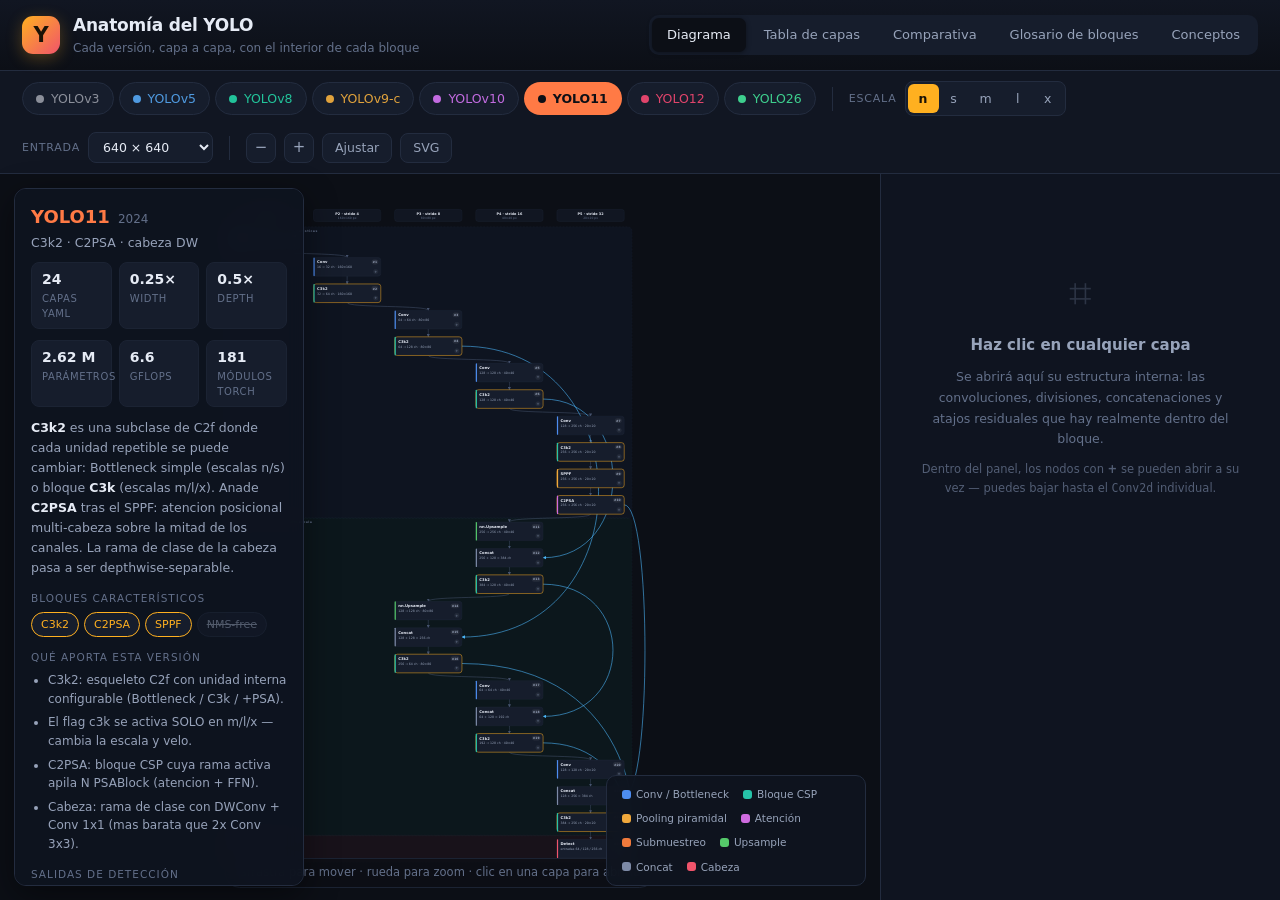
==== index.html @ b27d52b5 "Add glosario.js, parser.js, and servidor.py for YOLO model documentation and server setup - Implemen" ====
<!DOCTYPE html>
<html lang="es">
<head>
<meta charset="utf-8">
<meta name="viewport" content="width=device-width, initial-scale=1">
<title>Anatomía del YOLO · diagramas capa a capa</title>
<link rel="stylesheet" href="css/estilo.css">
</head>
<body>

<header class="cabecera">
  <div class="marca">
    <div class="logo">Y</div>
    <div>
      <h1>Anatomía del YOLO</h1>
      <p>Cada versión, capa a capa, con el interior de cada bloque</p>
    </div>
  </div>

  <nav class="pestanas" id="pestanas">
    <button class="pes activa" data-vista="diagrama">Diagrama</button>
    <button class="pes" data-vista="tabla">Tabla de capas</button>
    <button class="pes" data-vista="comparativa">Comparativa</button>
    <button class="pes" data-vista="glosario">Glosario de bloques</button>
    <button class="pes" data-vista="conceptos">Conceptos</button>
  </nav>
</header>

<!-- ─────────────────────────── barra de control ─────────────────────────── -->
<div class="controles" id="controles">
  <div class="grupo versiones" id="selectorVersiones"></div>

  <div class="separador"></div>

  <div class="grupo">
    <label>Escala</label>
    <div class="segmentado" id="selectorEscala"></div>
  </div>

  <div class="grupo">
    <label>Entrada</label>
    <select id="selectorEntrada">
      <option value="640" selected>640 × 640</option>
      <option value="320">320 × 320</option>
      <option value="960">960 × 960</option>
      <option value="1280">1280 × 1280</option>
    </select>
  </div>

  <div class="separador"></div>

  <div class="grupo herramientas">
    <button class="btn-icono" id="btnZoomOut" title="Alejar">−</button>
    <button class="btn-icono" id="btnZoomIn" title="Acercar">+</button>
    <button class="btn-icono ancho" id="btnEncuadrar" title="Encuadrar">Ajustar</button>
    <button class="btn-icono ancho" id="btnSVG" title="Descargar el diagrama en SVG">SVG</button>
  </div>
</div>

<!-- ────────────────────────────── contenido ─────────────────────────────── -->
<main id="principal">

  <!-- VISTA: DIAGRAMA -->
  <section class="vista activa" data-vista="diagrama">
    <div class="lienzo-envoltorio">
      <div class="ficha-modelo" id="fichaModelo"></div>
      <svg class="lienzo" id="lienzo"></svg>
      <div class="leyenda" id="leyenda"></div>
      <div class="pista">arrastra para mover · rueda para zoom · clic en una capa para abrirla</div>
    </div>

    <aside class="panel" id="panel">
      <div class="panel-vacio" id="panelVacio">
        <div class="panel-vacio-icono">⌗</div>
        <h3>Haz clic en cualquier capa</h3>
        <p>Se abrirá aquí su estructura interna: las convoluciones, divisiones,
           concatenaciones y atajos residuales que hay realmente dentro del bloque.</p>
        <p class="tenue">Dentro del panel, los nodos con <b>+</b> se pueden abrir a su vez —
           puedes bajar hasta el <code>Conv2d</code> individual.</p>
      </div>
      <div class="panel-cuerpo oculto" id="panelCuerpo">
        <div class="miga" id="miga"></div>
        <h2 id="panelTitulo"></h2>
        <code class="firma" id="panelFirma"></code>
        <div class="panel-meta" id="panelMeta"></div>
        <p class="panel-desc" id="panelDesc"></p>
        <div class="sub-lienzo-envoltorio">
          <svg class="sub-lienzo" id="subLienzo"></svg>
          <div class="sub-herramientas">
            <button class="btn-icono" data-sub="out">−</button>
            <button class="btn-icono" data-sub="in">+</button>
            <button class="btn-icono ancho" data-sub="fit">Ajustar</button>
          </div>
        </div>
        <div class="formula" id="panelFormula"></div>
        <ul class="notas" id="panelNotas"></ul>
      </div>
    </aside>
  </section>

  <!-- VISTA: TABLA -->
  <section class="vista" data-vista="tabla">
    <div class="contenedor-ancho">
      <div class="aviso-tabla" id="avisoTabla"></div>
      <table class="tabla-capas" id="tablaCapas"></table>
    </div>
  </section>

  <!-- VISTA: COMPARATIVA -->
  <section class="vista" data-vista="comparativa">
    <div class="contenedor-ancho" id="contenedorComparativa"></div>
  </section>

  <!-- VISTA: GLOSARIO -->
  <section class="vista" data-vista="glosario">
    <div class="contenedor-ancho">
      <div class="rejilla-glosario" id="rejillaGlosario"></div>
    </div>
  </section>

  <!-- VISTA: CONCEPTOS -->
  <section class="vista" data-vista="conceptos">
    <div class="contenedor-ancho" id="contenedorConceptos"></div>
  </section>

</main>

<!-- modal para el glosario -->
<div class="modal oculto" id="modal">
  <div class="modal-caja">
    <button class="modal-cerrar" id="modalCerrar">×</button>
    <div class="miga" id="modalMiga"></div>
    <h2 id="modalTitulo"></h2>
    <code class="firma" id="modalFirma"></code>
    <p class="panel-desc" id="modalDesc"></p>
    <svg class="sub-lienzo grande" id="modalLienzo"></svg>
    <div class="formula" id="modalFormula"></div>
    <ul class="notas" id="modalNotas"></ul>
  </div>
</div>

<script src="js/datos-modelos.js"></script>
<script src="js/parser.js"></script>
<script src="js/bloques.js"></script>
<script src="js/glosario.js"></script>
<script src="js/diagrama.js"></script>
<script src="js/app.js"></script>
</body>
</html>
---- css/estilo.css ----
/* ============================================================================
 * estilo.css — Anatomia del YOLO
 * ========================================================================== */

:root {
  --fondo:        #0c0f16;
  --fondo-2:      #111622;
  --fondo-3:      #161d2c;
  --panel:        #0f1420;
  --borde:        #232c3f;
  --borde-suave:  #1b2333;
  --texto:        #e6ebf5;
  --texto-2:      #97a3ba;
  --texto-3:      #63708a;
  --acento:       #ffb020;

  --linea:        #46536e;
  --linea-res:    #f0a03c;
  --linea-cat:    #4bb3f5;
  --linea-split:  #7d8aa6;

  /* familias de bloque */
  --c-conv:   #4d8df0;
  --c-csp:    #26c2a8;
  --c-pool:   #f0a83c;
  --c-attn:   #cf6be0;
  --c-down:   #f07a3c;
  --c-up:     #55c96a;
  --c-concat: #7d8aa6;
  --c-head:   #f0546b;
  --c-io:     #6b7a95;
  --c-op:     #8390a8;
  --c-norm:   #9a7ef0;
  --c-act:    #3ec9b0;
  --c-tensor: #5d6b85;
  --c-salida: #f0546b;
  --c-gap:    #4a5568;
  --c-otro:   #6b7a95;

  --radio: 12px;
  --sombra: 0 10px 34px rgba(0,0,0,.45);
}

* { box-sizing: border-box; }

html, body {
  margin: 0; height: 100%;
  background: var(--fondo);
  color: var(--texto);
  font: 14px/1.55 "Segoe UI", system-ui, -apple-system, sans-serif;
  overflow: hidden;
}

code, .mono { font-family: "Cascadia Code", "JetBrains Mono", Consolas, monospace; }

/* ─────────────────────────────── cabecera ─────────────────────────────── */

.cabecera {
  display: flex; align-items: center; justify-content: space-between;
  gap: 24px; padding: 12px 22px;
  background: linear-gradient(180deg, var(--fondo-2), var(--fondo));
  border-bottom: 1px solid var(--borde);
}
.marca { display: flex; align-items: center; gap: 13px; }
.logo {
  width: 38px; height: 38px; border-radius: 11px;
  background: linear-gradient(135deg, var(--acento), #f0546b);
  color: #1a1206; font-weight: 800; font-size: 21px;
  display: grid; place-items: center;
  box-shadow: 0 4px 16px rgba(255,176,32,.28);
}
.cabecera h1 { margin: 0; font-size: 17px; font-weight: 650; letter-spacing: -.2px; }
.cabecera p  { margin: 1px 0 0; font-size: 12px; color: var(--texto-3); }

.pestanas { display: flex; gap: 3px; background: var(--fondo-3); padding: 3px; border-radius: 10px; }
.pes {
  background: none; border: 0; color: var(--texto-2);
  padding: 7px 15px; border-radius: 7px; cursor: pointer;
  font: inherit; font-size: 13px; transition: .14s;
}
.pes:hover { color: var(--texto); background: rgba(255,255,255,.05); }
.pes.activa { background: var(--fondo); color: var(--texto); box-shadow: 0 1px 5px rgba(0,0,0,.4); }

/* ─────────────────────────────── controles ─────────────────────────────── */

.controles {
  display: flex; align-items: center; gap: 16px; flex-wrap: wrap;
  padding: 10px 22px;
  background: var(--fondo-2);
  border-bottom: 1px solid var(--borde);
}
.grupo { display: flex; align-items: center; gap: 8px; }
.grupo > label { font-size: 11px; text-transform: uppercase; letter-spacing: .8px; color: var(--texto-3); }
.separador { width: 1px; height: 24px; background: var(--borde); }

.versiones { gap: 5px; flex-wrap: wrap; }
.chip-version {
  border: 1px solid var(--borde); background: var(--fondo-3);
  color: var(--texto-2); padding: 6px 13px; border-radius: 999px;
  cursor: pointer; font: inherit; font-size: 12.5px; transition: .14s;
  display: flex; align-items: center; gap: 7px;
}
.chip-version:hover { border-color: var(--texto-3); color: var(--texto); }
.chip-version .punto { width: 8px; height: 8px; border-radius: 50%; background: currentColor; }
.chip-version.activa {
  color: #0c0f16; font-weight: 650;
  border-color: transparent;
}

.segmentado { display: flex; background: var(--fondo-3); border-radius: 8px; padding: 2px; border: 1px solid var(--borde); }
.segmentado button {
  background: none; border: 0; color: var(--texto-2); cursor: pointer;
  padding: 5px 11px; border-radius: 6px; font: inherit; font-size: 12.5px;
  min-width: 30px; transition: .12s;
}
.segmentado button:hover:not(.activa) { color: var(--texto); }
.segmentado button.activa { background: var(--acento); color: #1a1206; font-weight: 650; }
.segmentado.deshabilitado { opacity: .35; pointer-events: none; }

select {
  background: var(--fondo-3); color: var(--texto);
  border: 1px solid var(--borde); border-radius: 8px;
  padding: 6px 10px; font: inherit; font-size: 12.5px; cursor: pointer;
}

.btn-icono {
  width: 30px; height: 30px; border-radius: 8px;
  background: var(--fondo-3); border: 1px solid var(--borde);
  color: var(--texto-2); cursor: pointer; font: inherit; font-size: 15px;
  display: grid; place-items: center; transition: .12s;
}
.btn-icono.ancho { width: auto; padding: 0 12px; font-size: 12.5px; }
.btn-icono:hover { background: var(--borde); color: var(--texto); }

/* ─────────────────────────────── layout ────────────────────────────────── */

#principal { position: absolute; inset: 0; top: 118px; }
.vista { display: none; position: absolute; inset: 0; }
.vista.activa { display: flex; }

.lienzo-envoltorio { position: relative; flex: 1; min-width: 0; }
.lienzo { width: 100%; height: 100%; display: block; cursor: grab; touch-action: none; }
.lienzo.arrastrando { cursor: grabbing; }

.pista {
  position: absolute; bottom: 12px; left: 50%; transform: translateX(-50%);
  font-size: 11.5px; color: var(--texto-3);
  background: rgba(12,15,22,.85); padding: 5px 14px; border-radius: 999px;
  border: 1px solid var(--borde-suave); pointer-events: none;
}

/* ficha del modelo (arriba a la izquierda del lienzo) */
.ficha-modelo {
  position: absolute; top: 14px; left: 14px; z-index: 5;
  width: 330px; max-height: calc(100% - 28px); overflow-y: auto;
  background: rgba(15,20,32,.93); backdrop-filter: blur(9px);
  border: 1px solid var(--borde); border-radius: var(--radio);
  padding: 14px 16px; box-shadow: var(--sombra);
}
.ficha-modelo h2 { margin: 0; font-size: 18px; display: flex; align-items: baseline; gap: 8px; }
.ficha-modelo h2 .anio { font-size: 12px; color: var(--texto-3); font-weight: 400; }
.ficha-modelo .sub { color: var(--texto-2); font-size: 12.5px; margin: 2px 0 10px; }
.ficha-modelo .resumen { font-size: 12.5px; color: var(--texto-2); margin: 0 0 11px; line-height: 1.6; }
.ficha-modelo b { color: var(--texto); font-weight: 600; }
.ficha-modelo .yaml {
  font-size: 11px; color: var(--texto-3); word-break: break-all;
  border-top: 1px solid var(--borde-suave); padding-top: 9px; margin-top: 10px;
}
.estadisticas { display: flex; gap: 7px; margin: 0 0 11px; flex-wrap: wrap; }
.estadistica {
  background: var(--fondo-3); border: 1px solid var(--borde-suave);
  border-radius: 8px; padding: 6px 10px; flex: 1; min-width: 76px;
}
.estadistica .v { font-size: 14px; font-weight: 650; }
.estadistica .e { font-size: 10px; color: var(--texto-3); text-transform: uppercase; letter-spacing: .6px; }
.aviso {
  background: rgba(255,176,32,.09); border: 1px solid rgba(255,176,32,.28);
  border-radius: 9px; padding: 9px 11px; font-size: 11.5px; color: #e8c98a;
  margin: 0 0 11px; line-height: 1.55;
}
.aviso b { color: #ffd88a; }
.lista-novedades { margin: 0; padding-left: 17px; font-size: 12px; color: var(--texto-2); }
.lista-novedades li { margin-bottom: 5px; }
.titulillo {
  font-size: 10.5px; text-transform: uppercase; letter-spacing: 1px;
  color: var(--texto-3); margin: 12px 0 6px;
}
.etiquetas { display: flex; gap: 5px; flex-wrap: wrap; }
.etiqueta-bloque {
  font-size: 11px; padding: 3px 9px; border-radius: 999px;
  background: var(--fondo-3); border: 1px solid var(--borde); color: var(--texto-2);
}
.etiqueta-bloque.destacada { border-color: var(--acento); color: var(--acento); }
.etiqueta-bloque.ausente { text-decoration: line-through; opacity: .5; }

/* leyenda */
.leyenda {
  position: absolute; bottom: 14px; right: 14px; z-index: 5;
  display: flex; gap: 4px; flex-wrap: wrap; max-width: 260px;
  background: rgba(15,20,32,.9); backdrop-filter: blur(9px);
  border: 1px solid var(--borde); border-radius: 10px; padding: 8px 10px;
}
.leyenda .it { display: flex; align-items: center; gap: 5px; font-size: 10.5px; color: var(--texto-2); padding: 2px 5px; }
.leyenda .sw { width: 9px; height: 9px; border-radius: 3px; }

/* ─────────────────────────────── panel lateral ─────────────────────────── */

.panel {
  width: 480px; flex-shrink: 0; background: var(--panel);
  border-left: 1px solid var(--borde); overflow-y: auto; padding: 18px 20px 40px;
}
.panel-vacio { text-align: center; padding: 70px 20px; color: var(--texto-3); }
.panel-vacio-icono { font-size: 40px; opacity: .35; margin-bottom: 10px; }
.panel-vacio h3 { color: var(--texto-2); font-size: 15px; margin: 0 0 10px; font-weight: 550; }
.panel-vacio p { font-size: 12.5px; line-height: 1.65; margin: 0 0 10px; }
.panel-vacio .tenue { font-size: 11.5px; opacity: .8; }
.oculto { display: none !important; }

.miga { display: flex; align-items: center; gap: 6px; flex-wrap: wrap; margin-bottom: 10px; font-size: 12px; }
.miga button {
  background: var(--fondo-3); border: 1px solid var(--borde); color: var(--texto-2);
  border-radius: 7px; padding: 3px 9px; cursor: pointer; font: inherit; font-size: 11.5px;
}
.miga button:hover { color: var(--texto); border-color: var(--texto-3); }
.miga .sep { color: var(--texto-3); }
.miga .actual { color: var(--acento); font-weight: 600; }

.panel h2 { margin: 0 0 8px; font-size: 17px; line-height: 1.35; }
.firma {
  display: block; background: var(--fondo); border: 1px solid var(--borde-suave);
  border-radius: 8px; padding: 8px 11px; font-size: 11.5px; color: #8fd0ff;
  overflow-x: auto; white-space: pre; margin-bottom: 12px;
}
.panel-meta { display: flex; gap: 6px; flex-wrap: wrap; margin-bottom: 12px; }
.panel-meta .m {
  font-size: 11px; background: var(--fondo-3); border: 1px solid var(--borde-suave);
  border-radius: 7px; padding: 4px 9px; color: var(--texto-2);
}
.panel-meta .m b { color: var(--texto); }
.panel-desc { font-size: 13px; line-height: 1.68; color: var(--texto-2); margin: 0 0 14px; }
.panel-desc b { color: var(--texto); font-weight: 600; }
.panel-desc code, .notas code, .formula code { background: var(--fondo-3); padding: 1px 5px; border-radius: 4px; font-size: .92em; }

.sub-lienzo-envoltorio {
  position: relative; background: var(--fondo); border: 1px solid var(--borde);
  border-radius: var(--radio); height: 330px; margin-bottom: 14px; overflow: hidden;
}
.sub-lienzo { width: 100%; height: 100%; display: block; cursor: grab; touch-action: none; }
.sub-lienzo.arrastrando { cursor: grabbing; }
.sub-herramientas { position: absolute; top: 8px; right: 8px; display: flex; gap: 4px; }

.formula {
  background: rgba(77,141,240,.07); border-left: 3px solid var(--c-conv);
  border-radius: 0 8px 8px 0; padding: 9px 12px; margin-bottom: 14px;
  font-family: "Cascadia Code", Consolas, monospace; font-size: 11.5px;
  color: #a9c7f5; overflow-x: auto;
}
.notas { margin: 0; padding-left: 18px; }
.notas li { font-size: 12.5px; line-height: 1.65; color: var(--texto-2); margin-bottom: 8px; }
.notas b { color: var(--texto); }

/* ─────────────────────────────── SVG: nodos ────────────────────────────── */

.nodo { cursor: pointer; }
.nodo .caja {
  fill: var(--fondo-3); stroke: var(--borde); stroke-width: 1;
  transition: fill .12s, stroke .12s;
}
.nodo:hover .caja { fill: #1d2739; stroke: var(--texto-3); }
.nodo .acento { fill: var(--c-otro); }
.nodo .etiqueta { fill: var(--texto); font-size: 12.5px; font-weight: 600; }
.nodo .detalle  { fill: var(--texto-2); font-size: 10.5px; }
.nodo .insignia-bg { fill: rgba(255,255,255,.07); }
.nodo .insignia { fill: var(--texto-2); font-size: 10px; font-weight: 600; }
.nodo .lupa circle { fill: rgba(255,255,255,.06); stroke: var(--borde); }
.nodo .lupa-txt { fill: var(--texto-3); font-size: 12px; font-weight: 700; }
.nodo:hover .lupa circle { fill: var(--acento); stroke: var(--acento); }
.nodo:hover .lupa-txt { fill: #1a1206; }
.nodo.destacado .caja { stroke: var(--acento); stroke-width: 1.6; }

.n-conv   .acento { fill: var(--c-conv); }
.n-csp    .acento { fill: var(--c-csp); }
.n-pool   .acento { fill: var(--c-pool); }
.n-attn   .acento { fill: var(--c-attn); }
.n-down   .acento { fill: var(--c-down); }
.n-up     .acento { fill: var(--c-up); }
.n-concat .acento { fill: var(--c-concat); }
.n-head   .acento { fill: var(--c-head); }
.n-io     .acento { fill: var(--c-io); }
.n-op     .acento { fill: var(--c-op); }
.n-norm   .acento { fill: var(--c-norm); }
.n-act    .acento { fill: var(--c-act); }
.n-tensor .acento { fill: var(--c-tensor); }
.n-salida .acento { fill: var(--c-salida); }
.n-gap    .acento { fill: var(--c-gap); }
.n-otro   .acento { fill: var(--c-otro); }

.n-io .caja, .n-tensor .caja { fill: #131926; stroke-dasharray: 4 3; }
.n-gap .caja { fill: none; stroke-dasharray: 3 4; }
.n-gap .etiqueta { fill: var(--texto-3); }
.n-io, .n-tensor, .n-gap { cursor: default; }

/* ─────────────────────────────── SVG: aristas ──────────────────────────── */

.arista { fill: none; stroke: var(--linea); stroke-width: 1.7; transition: stroke .12s, stroke-width .12s, opacity .12s; }
.a-residual { stroke: var(--linea-res); stroke-dasharray: 5 4; }
.a-concat, .a-salto { stroke: var(--linea-cat); }
.a-salto { stroke-width: 2; }
.a-split { stroke: var(--linea-split); stroke-dasharray: 3 3; }
.arista-txt { fill: var(--texto-3); font-size: 9.5px; }

.con-foco .arista { opacity: .16; }
.con-foco .arista.viva { opacity: 1; stroke-width: 2.8; stroke: var(--acento); }
.con-foco .arista.viva { marker-end: url(#flecha-act); }
.con-foco .nodo { opacity: .3; }
.con-foco .nodo.vivo { opacity: 1; }

/* bandas de zona */
.banda { fill: rgba(255,255,255,.018); stroke: var(--borde-suave); stroke-dasharray: 6 5; }
.banda-backbone { fill: rgba(77,141,240,.045); }
.banda-cuello   { fill: rgba(38,194,168,.045); }
.banda-cabeza   { fill: rgba(240,84,107,.05); }
.banda-txt { fill: var(--texto-3); font-size: 10.5px; font-weight: 600; letter-spacing: 1.4px; }

.cab-caja { fill: var(--fondo-2); stroke: var(--borde); }
.cab-t1 { fill: var(--texto); font-size: 11.5px; font-weight: 650; }
.cab-t2 { fill: var(--texto-3); font-size: 10px; }

/* ─────────────────────────────── vistas de texto ───────────────────────── */

.contenedor-ancho { flex: 1; overflow-y: auto; padding: 26px 32px 60px; }

.tabla-capas { width: 100%; border-collapse: collapse; font-size: 12.5px; }
.tabla-capas th {
  text-align: left; padding: 9px 11px; color: var(--texto-3);
  font-size: 10.5px; text-transform: uppercase; letter-spacing: .8px;
  border-bottom: 1px solid var(--borde); position: sticky; top: 0; background: var(--fondo);
}
.tabla-capas td { padding: 8px 11px; border-bottom: 1px solid var(--borde-suave); }
.tabla-capas tr.fila-capa { cursor: pointer; }
.tabla-capas tr.fila-capa:hover td { background: var(--fondo-3); }
.tabla-capas .idx { color: var(--texto-3); font-family: Consolas, monospace; }
.tabla-capas .mod { font-weight: 620; }
.tabla-capas .args { font-family: Consolas, monospace; font-size: 11.5px; color: #8fd0ff; }
.tabla-capas .num { font-family: Consolas, monospace; text-align: right; }
.tabla-capas .zona-backbone td:first-child { box-shadow: inset 3px 0 0 var(--c-conv); }
.tabla-capas .zona-cuello   td:first-child { box-shadow: inset 3px 0 0 var(--c-csp); }
.tabla-capas .zona-cabeza   td:first-child { box-shadow: inset 3px 0 0 var(--c-head); }
.aviso-tabla { margin-bottom: 16px; font-size: 12.5px; color: var(--texto-2); }

.tabla-comparativa { width: 100%; border-collapse: collapse; font-size: 12.5px; margin-bottom: 30px; }
.tabla-comparativa th {
  text-align: left; padding: 10px 12px; background: var(--fondo-3);
  font-size: 10.5px; text-transform: uppercase; letter-spacing: .7px; color: var(--texto-2);
  border-bottom: 1px solid var(--borde);
}
.tabla-comparativa td { padding: 9px 12px; border-bottom: 1px solid var(--borde-suave); color: var(--texto-2); }
.tabla-comparativa td:first-child { font-weight: 650; color: var(--texto); }
.tabla-comparativa tr:hover td { background: rgba(255,255,255,.022); }
.tabla-comparativa td.enfasis { color: var(--acento); font-weight: 650; }

h2.seccion { font-size: 20px; margin: 0 0 6px; }
p.seccion-sub { color: var(--texto-2); font-size: 13px; margin: 0 0 22px; max-width: 760px; line-height: 1.65; }

.rejilla-glosario { display: grid; grid-template-columns: repeat(auto-fill, minmax(320px, 1fr)); gap: 14px; }
.tarjeta-bloque {
  background: var(--fondo-2); border: 1px solid var(--borde); border-radius: var(--radio);
  padding: 15px 17px; cursor: pointer; transition: .15s; position: relative; overflow: hidden;
}
.tarjeta-bloque::before {
  content: ""; position: absolute; left: 0; top: 0; bottom: 0; width: 3px; background: var(--c-otro);
}
.tarjeta-bloque.f-conv::before { background: var(--c-conv); }
.tarjeta-bloque.f-csp::before  { background: var(--c-csp); }
.tarjeta-bloque.f-pool::before { background: var(--c-pool); }
.tarjeta-bloque.f-attn::before { background: var(--c-attn); }
.tarjeta-bloque.f-down::before { background: var(--c-down); }
.tarjeta-bloque.f-head::before { background: var(--c-head); }
.tarjeta-bloque:hover { border-color: var(--texto-3); transform: translateY(-2px); box-shadow: var(--sombra); }
.tarjeta-bloque h3 { margin: 0 0 3px; font-size: 15.5px; }
.tarjeta-bloque .lema { font-size: 11.5px; color: var(--acento); margin: 0 0 9px; font-family: Consolas, monospace; }
.tarjeta-bloque p { font-size: 12.5px; color: var(--texto-2); line-height: 1.62; margin: 0 0 11px; }
.tarjeta-bloque .pie { display: flex; gap: 6px; flex-wrap: wrap; font-size: 10.5px; color: var(--texto-3); }
.tarjeta-bloque .pie span { background: var(--fondo-3); padding: 3px 8px; border-radius: 6px; }
.tarjeta-bloque .abrir { position: absolute; right: 14px; top: 14px; font-size: 11px; color: var(--texto-3); }

.rejilla-conceptos { display: grid; grid-template-columns: repeat(auto-fill, minmax(380px, 1fr)); gap: 16px; }
.tarjeta-concepto {
  background: var(--fondo-2); border: 1px solid var(--borde);
  border-radius: var(--radio); padding: 18px 20px;
}
.tarjeta-concepto h3 { margin: 0 0 9px; font-size: 15.5px; color: var(--acento); }
.tarjeta-concepto p { margin: 0; font-size: 13px; line-height: 1.7; color: var(--texto-2); }
.tarjeta-concepto b { color: var(--texto); }

/* ─────────────────────────────── modal ─────────────────────────────────── */

.modal {
  position: fixed; inset: 0; background: rgba(6,8,13,.8); backdrop-filter: blur(4px);
  z-index: 100; display: grid; place-items: center; padding: 30px;
}
.modal-caja {
  background: var(--panel); border: 1px solid var(--borde); border-radius: 16px;
  width: min(1080px, 100%); max-height: 100%; overflow-y: auto;
  padding: 26px 30px 32px; position: relative; box-shadow: var(--sombra);
}
.modal-cerrar {
  position: absolute; right: 16px; top: 14px; width: 30px; height: 30px;
  border-radius: 8px; background: var(--fondo-3); border: 1px solid var(--borde);
  color: var(--texto-2); font-size: 19px; cursor: pointer; line-height: 1;
}
.modal-cerrar:hover { color: var(--texto); background: var(--borde); }
.sub-lienzo.grande {
  height: 400px; background: var(--fondo); border: 1px solid var(--borde);
  border-radius: var(--radio); margin-bottom: 16px;
}

/* ─────────────────────────────── responsive ────────────────────────────── */

@media (max-width: 1280px) {
  .panel { width: 400px; }
  .ficha-modelo { width: 290px; }
}
@media (max-width: 1000px) {
  #principal { top: 160px; }
  .vista.activa { flex-direction: column; }
  .panel { width: auto; border-left: 0; border-top: 1px solid var(--borde); max-height: 45%; }
  .ficha-modelo { position: static; width: auto; margin: 12px; max-height: none; }
  .lienzo-envoltorio { min-height: 400px; }
}

/* barras de scroll */
::-webkit-scrollbar { width: 10px; height: 10px; }
::-webkit-scrollbar-track { background: var(--fondo); }
::-webkit-scrollbar-thumb { background: var(--borde); border-radius: 5px; border: 2px solid var(--fondo); }
::-webkit-scrollbar-thumb:hover { background: var(--texto-3); }
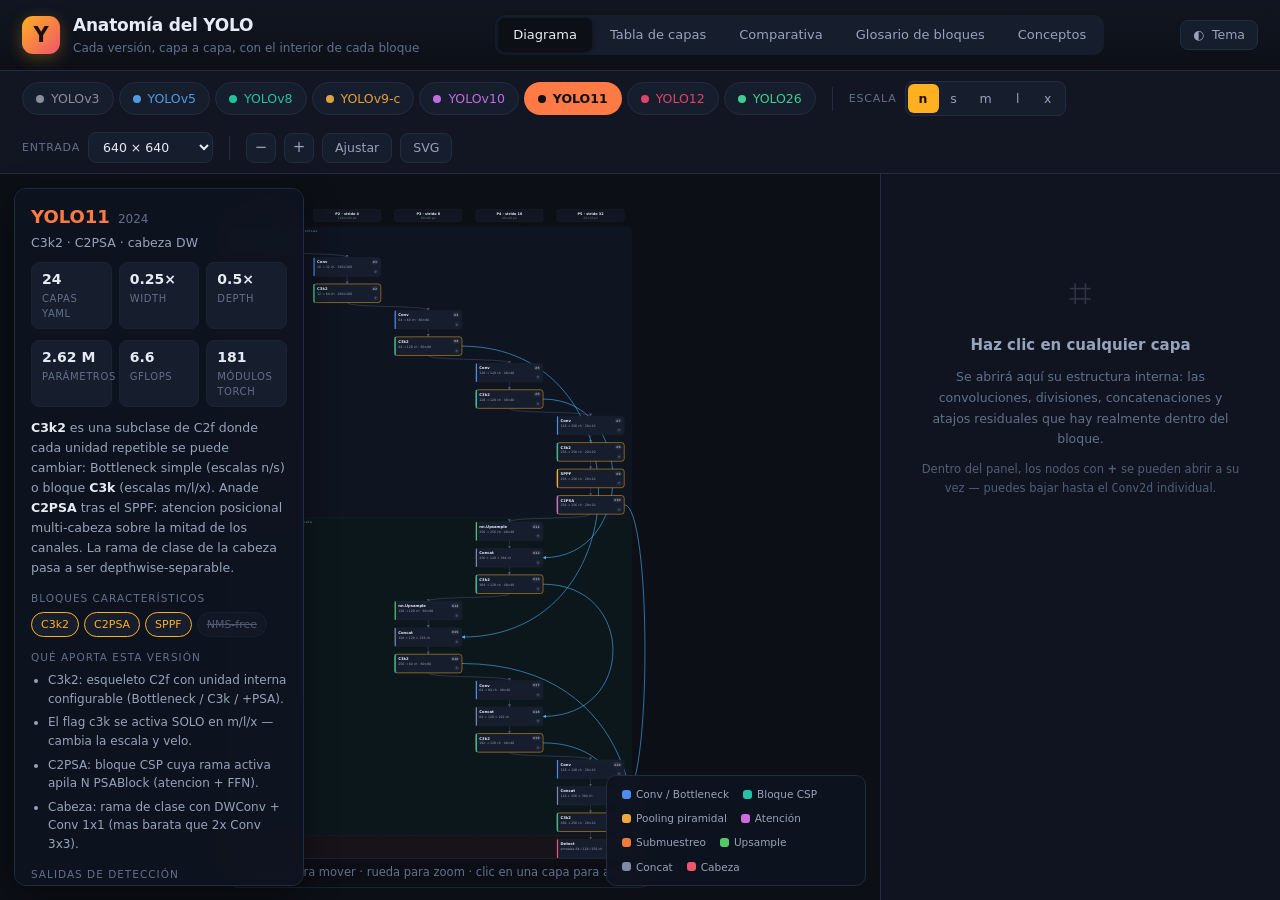
==== commit adc0e528: "Add theme selector functionality and update styles for improved user experience" ====
--- a/index.html
+++ b/index.html
@@ -5,6 +5,13 @@
 <meta name="viewport" content="width=device-width, initial-scale=1">
 <title>Anatomía del YOLO · diagramas capa a capa</title>
 <link rel="stylesheet" href="css/estilo.css">
+<script>
+  /* el tema guardado se aplica antes de pintar, para que no haya parpadeo */
+  try {
+    var t = localStorage.getItem("yolo-tema");
+    if (t) document.documentElement.dataset.tema = t;
+  } catch (e) { /* localStorage bloqueado: se queda el tema por defecto */ }
+</script>
 </head>
 <body>
 
@@ -24,6 +31,12 @@
     <button class="pes" data-vista="glosario">Glosario de bloques</button>
     <button class="pes" data-vista="conceptos">Conceptos</button>
   </nav>
+
+  <div class="tema">
+    <button class="btn-icono ancho" id="btnTema" title="Cambiar los colores"
+            aria-haspopup="true" aria-expanded="false">◐&nbsp; Tema</button>
+    <div class="menu-tema oculto" id="menuTema"></div>
+  </div>
 </header>
 
 <!-- ─────────────────────────── barra de control ─────────────────────────── -->
@@ -144,6 +157,7 @@
 <script src="js/bloques.js"></script>
 <script src="js/glosario.js"></script>
 <script src="js/diagrama.js"></script>
+<script src="js/tema.js"></script>
 <script src="js/app.js"></script>
 </body>
 </html>
--- a/css/estilo.css
+++ b/css/estilo.css
@@ -2,7 +2,11 @@
  * estilo.css — Anatomia del YOLO
  * ========================================================================== */
 
+/* Los colores viven todos aqui. El tema por defecto ("noche") es este :root;
+ * los demas solo redefinen variables mas abajo, en la seccion "temas". */
 :root {
+  color-scheme: dark;
+
   --fondo:        #0c0f16;
   --fondo-2:      #111622;
   --fondo-3:      #161d2c;
@@ -12,7 +16,11 @@
   --texto:        #e6ebf5;
   --texto-2:      #97a3ba;
   --texto-3:      #63708a;
-  --acento:       #ffb020;
+
+  --acento:       #ffb020;   /* texto, bordes y trazos de acento */
+  --acento-vivo:  #ffb020;   /* relleno solido de acento */
+  --sobre-acento: #1a1206;   /* texto encima del relleno de acento */
+  --sobre-color:  #0c0f16;   /* texto encima del color de una version */
 
   --linea:        #46536e;
   --linea-res:    #f0a03c;
@@ -37,8 +45,133 @@
   --c-gap:    #4a5568;
   --c-otro:   #6b7a95;
 
+  /* veladuras y superficies translucidas */
+  --velo-sutil:   rgba(255,255,255,.022);
+  --velo:         rgba(255,255,255,.05);
+  --velo-fuerte:  rgba(255,255,255,.07);
+  --velo-modal:   rgba(6,8,13,.8);
+  --vidrio:       rgba(12,15,22,.85);
+  --vidrio-panel: rgba(15,20,32,.93);
+
+  /* nodos del diagrama */
+  --nodo-hover: #1d2739;
+  --nodo-tenue: #131926;
+
+  /* codigo y formulas */
+  --codigo:      #8fd0ff;
+  --formula-bg:  rgba(77,141,240,.07);
+  --formula-txt: #a9c7f5;
+
+  /* aviso v3u/v5u */
+  --aviso-bg:     rgba(255,176,32,.09);
+  --aviso-borde:  rgba(255,176,32,.28);
+  --aviso-txt:    #e8c98a;
+  --aviso-fuerte: #ffd88a;
+
+  /* bandas de zona del diagrama */
+  --banda:          rgba(255,255,255,.018);
+  --banda-backbone: rgba(77,141,240,.045);
+  --banda-cuello:   rgba(38,194,168,.045);
+  --banda-cabeza:   rgba(240,84,107,.05);
+
+  /* los colores de cada version llegan como estilo en linea desde el JS:
+   * en temas claros hay que oscurecerlos para que se lean sobre el fondo */
+  --filtro-modelo: none;
+
   --radio: 12px;
   --sombra: 0 10px 34px rgba(0,0,0,.45);
+  --sombra-suave: 0 1px 5px rgba(0,0,0,.4);
+  --brillo-logo: 0 4px 16px rgba(255,176,32,.28);
+}
+
+/* ═══════════════════════════════ temas ═══════════════════════════════════ */
+
+/* Carbon — gris neutro, sin el tinte azul de "noche" */
+html[data-tema="carbon"] {
+  --fondo: #121212; --fondo-2: #1a1a1a; --fondo-3: #242424; --panel: #171717;
+  --borde: #363636; --borde-suave: #282828;
+  --texto: #ececec; --texto-2: #a8a8a8; --texto-3: #787878;
+  --acento: #f5a623; --acento-vivo: #f5a623; --sobre-acento: #1a1206; --sobre-color: #121212;
+  --linea: #5a5a5a; --linea-res: #e8973a; --linea-cat: #56a9e0; --linea-split: #8a8a8a;
+  --velo-modal: rgba(0,0,0,.82);
+  --vidrio: rgba(18,18,18,.88); --vidrio-panel: rgba(23,23,23,.94);
+  --nodo-hover: #303030; --nodo-tenue: #1c1c1c;
+  --codigo: #9ccdf0; --formula-bg: rgba(255,255,255,.045); --formula-txt: #bacfdf;
+  --banda: rgba(255,255,255,.022);
+  --sombra: 0 10px 34px rgba(0,0,0,.6);
+  --brillo-logo: 0 4px 16px rgba(245,166,35,.25);
+}
+
+/* Contraste — negro y blanco puros, bordes y lineas reforzados */
+html[data-tema="contraste"] {
+  --fondo: #000000; --fondo-2: #0a0a0a; --fondo-3: #171717; --panel: #050505;
+  --borde: #4d4d4d; --borde-suave: #303030;
+  --texto: #ffffff; --texto-2: #d6d6d6; --texto-3: #a6a6a6;
+  --acento: #ffc53d; --acento-vivo: #ffc53d; --sobre-acento: #000000; --sobre-color: #000000;
+  --linea: #8c8c8c; --linea-res: #ffab4a; --linea-cat: #63b8ff; --linea-split: #b3b3b3;
+  --c-concat: #a3aec4; --c-io: #93a1bd; --c-op: #a3aec4; --c-tensor: #8b98b2; --c-gap: #7a8494;
+  --velo-sutil: rgba(255,255,255,.04); --velo: rgba(255,255,255,.09); --velo-fuerte: rgba(255,255,255,.13);
+  --velo-modal: rgba(0,0,0,.88);
+  --vidrio: rgba(0,0,0,.92); --vidrio-panel: rgba(0,0,0,.95);
+  --nodo-hover: #282828; --nodo-tenue: #101010;
+  --codigo: #a5dcff; --formula-bg: rgba(255,255,255,.06); --formula-txt: #cfe3f7;
+  --aviso-txt: #ffd98a; --aviso-fuerte: #ffe9b8;
+  --banda: rgba(255,255,255,.035);
+  --banda-backbone: rgba(77,141,240,.09); --banda-cuello: rgba(38,194,168,.09); --banda-cabeza: rgba(240,84,107,.09);
+  --brillo-logo: 0 4px 16px rgba(255,197,61,.3);
+}
+
+/* Los dos temas claros comparten familia de colores: los tonos de bloque del
+ * tema oscuro son demasiado brillantes sobre fondo claro. */
+html[data-tema="papel"], html[data-tema="claro"] {
+  color-scheme: light;
+
+  --c-conv: #2f6fd0; --c-csp: #0f9b85; --c-pool: #c97f14; --c-attn: #a53fc0;
+  --c-down: #d0561a; --c-up: #2f9b46; --c-concat: #6b7890; --c-head: #d0344b;
+  --c-io: #6b7a95; --c-op: #6f7c94; --c-norm: #7a5cd0; --c-act: #10a08a;
+  --c-tensor: #5d6b85; --c-salida: #d0344b; --c-gap: #8b95a8; --c-otro: #6b7a95;
+
+  --filtro-modelo: brightness(.72) saturate(1.3);
+}
+
+/* Papel — claro y calido */
+html[data-tema="papel"] {
+  --fondo: #f8f5ef; --fondo-2: #f1ece2; --fondo-3: #e8e2d5; --panel: #fdfbf7;
+  --borde: #d3cabb; --borde-suave: #e4ddd0;
+  --texto: #2a2621; --texto-2: #5b544a; --texto-3: #877e72;
+  --acento: #9c5f00; --acento-vivo: #d18b0a; --sobre-acento: #2a1a00; --sobre-color: #1a1206;
+  --linea: #a49a8a; --linea-res: #c47a1e; --linea-cat: #2f86c9; --linea-split: #a49a8a;
+  --velo-sutil: rgba(0,0,0,.025); --velo: rgba(0,0,0,.05); --velo-fuerte: rgba(0,0,0,.07);
+  --velo-modal: rgba(60,52,40,.55);
+  --vidrio: rgba(248,245,239,.9); --vidrio-panel: rgba(253,251,247,.95);
+  --nodo-hover: #ded6c6; --nodo-tenue: #efeade;
+  --codigo: #17567f; --formula-bg: rgba(47,134,201,.08); --formula-txt: #1d5a85;
+  --aviso-bg: rgba(196,122,30,.12); --aviso-borde: rgba(196,122,30,.42);
+  --aviso-txt: #6e4210; --aviso-fuerte: #4d2d06;
+  --banda: rgba(0,0,0,.02);
+  --banda-backbone: rgba(47,111,208,.07); --banda-cuello: rgba(15,155,133,.07); --banda-cabeza: rgba(208,52,75,.07);
+  --sombra: 0 10px 30px rgba(90,78,60,.16); --sombra-suave: 0 1px 4px rgba(90,78,60,.2);
+  --brillo-logo: 0 4px 14px rgba(209,139,10,.3);
+}
+
+/* Claro — blanco frio y nitido */
+html[data-tema="claro"] {
+  --fondo: #ffffff; --fondo-2: #f6f8fb; --fondo-3: #eceff5; --panel: #ffffff;
+  --borde: #ccd4e0; --borde-suave: #e4e9f0;
+  --texto: #0f1622; --texto-2: #475162; --texto-3: #6e7a8c;
+  --acento: #a35a00; --acento-vivo: #e08c00; --sobre-acento: #2a1a00; --sobre-color: #0c0f16;
+  --linea: #93a0b4; --linea-res: #cf7a1e; --linea-cat: #1f7fd0; --linea-split: #93a0b4;
+  --velo-sutil: rgba(15,22,34,.025); --velo: rgba(15,22,34,.05); --velo-fuerte: rgba(15,22,34,.07);
+  --velo-modal: rgba(20,28,40,.55);
+  --vidrio: rgba(255,255,255,.9); --vidrio-panel: rgba(255,255,255,.95);
+  --nodo-hover: #e0e6ef; --nodo-tenue: #f2f5f9;
+  --codigo: #12608f; --formula-bg: rgba(47,111,208,.07); --formula-txt: #1a548a;
+  --aviso-bg: rgba(200,128,20,.12); --aviso-borde: rgba(200,128,20,.4);
+  --aviso-txt: #6b4310; --aviso-fuerte: #472b06;
+  --banda: rgba(15,22,34,.02);
+  --banda-backbone: rgba(47,111,208,.06); --banda-cuello: rgba(15,155,133,.06); --banda-cabeza: rgba(208,52,75,.06);
+  --sombra: 0 10px 30px rgba(20,32,50,.14); --sombra-suave: 0 1px 4px rgba(20,32,50,.18);
+  --brillo-logo: 0 4px 14px rgba(224,140,0,.28);
 }
 
 * { box-sizing: border-box; }
@@ -64,10 +197,10 @@
 .marca { display: flex; align-items: center; gap: 13px; }
 .logo {
   width: 38px; height: 38px; border-radius: 11px;
-  background: linear-gradient(135deg, var(--acento), #f0546b);
-  color: #1a1206; font-weight: 800; font-size: 21px;
+  background: linear-gradient(135deg, var(--acento-vivo), var(--c-head));
+  color: var(--sobre-acento); font-weight: 800; font-size: 21px;
   display: grid; place-items: center;
-  box-shadow: 0 4px 16px rgba(255,176,32,.28);
+  box-shadow: var(--brillo-logo);
 }
 .cabecera h1 { margin: 0; font-size: 17px; font-weight: 650; letter-spacing: -.2px; }
 .cabecera p  { margin: 1px 0 0; font-size: 12px; color: var(--texto-3); }
@@ -78,8 +211,37 @@
   padding: 7px 15px; border-radius: 7px; cursor: pointer;
   font: inherit; font-size: 13px; transition: .14s;
 }
-.pes:hover { color: var(--texto); background: rgba(255,255,255,.05); }
-.pes.activa { background: var(--fondo); color: var(--texto); box-shadow: 0 1px 5px rgba(0,0,0,.4); }
+.pes:hover { color: var(--texto); background: var(--velo); }
+.pes.activa { background: var(--fondo); color: var(--texto); box-shadow: var(--sombra-suave); }
+
+/* ───────────────────────── selector de tema ────────────────────────────── */
+
+.tema { position: relative; flex-shrink: 0; }
+.menu-tema {
+  position: absolute; right: 0; top: calc(100% + 8px); z-index: 200;
+  min-width: 214px; padding: 6px;
+  background: var(--panel); border: 1px solid var(--borde);
+  border-radius: var(--radio); box-shadow: var(--sombra);
+}
+.menu-tema button {
+  display: flex; align-items: center; gap: 10px; width: 100%; text-align: left;
+  background: none; border: 0; color: var(--texto-2); cursor: pointer;
+  padding: 7px 8px; border-radius: 8px; font: inherit; font-size: 12.5px;
+}
+.menu-tema button:hover { background: var(--velo); color: var(--texto); }
+.menu-tema button.activa { color: var(--texto); font-weight: 620; }
+.menu-tema .muestra {
+  position: relative; width: 34px; height: 22px; flex-shrink: 0;
+  border: 1px solid var(--borde); border-radius: 6px;
+  display: grid; place-items: center; font-size: 10px; font-weight: 700;
+}
+.menu-tema .muestra::after {
+  content: ""; position: absolute; right: 3px; bottom: 3px;
+  width: 6px; height: 6px; border-radius: 50%; background: var(--m-acento);
+}
+.menu-tema .txt { display: flex; flex-direction: column; line-height: 1.3; }
+.menu-tema .txt small { color: var(--texto-3); font-size: 10.5px; }
+.menu-tema .tic { margin-left: auto; color: var(--acento); }
 
 /* ─────────────────────────────── controles ─────────────────────────────── */
 
@@ -100,10 +262,12 @@
   cursor: pointer; font: inherit; font-size: 12.5px; transition: .14s;
   display: flex; align-items: center; gap: 7px;
 }
+/* el color de la version llega en linea desde el JS: en tema claro se oscurece */
+.chip-version:not(.activa) { filter: var(--filtro-modelo); }
 .chip-version:hover { border-color: var(--texto-3); color: var(--texto); }
 .chip-version .punto { width: 8px; height: 8px; border-radius: 50%; background: currentColor; }
 .chip-version.activa {
-  color: #0c0f16; font-weight: 650;
+  color: var(--sobre-color); font-weight: 650;
   border-color: transparent;
 }
 
@@ -114,7 +278,7 @@
   min-width: 30px; transition: .12s;
 }
 .segmentado button:hover:not(.activa) { color: var(--texto); }
-.segmentado button.activa { background: var(--acento); color: #1a1206; font-weight: 650; }
+.segmentado button.activa { background: var(--acento-vivo); color: var(--sobre-acento); font-weight: 650; }
 .segmentado.deshabilitado { opacity: .35; pointer-events: none; }
 
 select {
@@ -145,7 +309,7 @@
 .pista {
   position: absolute; bottom: 12px; left: 50%; transform: translateX(-50%);
   font-size: 11.5px; color: var(--texto-3);
-  background: rgba(12,15,22,.85); padding: 5px 14px; border-radius: 999px;
+  background: var(--vidrio); padding: 5px 14px; border-radius: 999px;
   border: 1px solid var(--borde-suave); pointer-events: none;
 }
 
@@ -153,11 +317,11 @@
 .ficha-modelo {
   position: absolute; top: 14px; left: 14px; z-index: 5;
   width: 330px; max-height: calc(100% - 28px); overflow-y: auto;
-  background: rgba(15,20,32,.93); backdrop-filter: blur(9px);
+  background: var(--vidrio-panel); backdrop-filter: blur(9px);
   border: 1px solid var(--borde); border-radius: var(--radio);
   padding: 14px 16px; box-shadow: var(--sombra);
 }
-.ficha-modelo h2 { margin: 0; font-size: 18px; display: flex; align-items: baseline; gap: 8px; }
+.ficha-modelo h2 { margin: 0; font-size: 18px; display: flex; align-items: baseline; gap: 8px; filter: var(--filtro-modelo); }
 .ficha-modelo h2 .anio { font-size: 12px; color: var(--texto-3); font-weight: 400; }
 .ficha-modelo .sub { color: var(--texto-2); font-size: 12.5px; margin: 2px 0 10px; }
 .ficha-modelo .resumen { font-size: 12.5px; color: var(--texto-2); margin: 0 0 11px; line-height: 1.6; }
@@ -174,11 +338,11 @@
 .estadistica .v { font-size: 14px; font-weight: 650; }
 .estadistica .e { font-size: 10px; color: var(--texto-3); text-transform: uppercase; letter-spacing: .6px; }
 .aviso {
-  background: rgba(255,176,32,.09); border: 1px solid rgba(255,176,32,.28);
-  border-radius: 9px; padding: 9px 11px; font-size: 11.5px; color: #e8c98a;
+  background: var(--aviso-bg); border: 1px solid var(--aviso-borde);
+  border-radius: 9px; padding: 9px 11px; font-size: 11.5px; color: var(--aviso-txt);
   margin: 0 0 11px; line-height: 1.55;
 }
-.aviso b { color: #ffd88a; }
+.aviso b { color: var(--aviso-fuerte); }
 .lista-novedades { margin: 0; padding-left: 17px; font-size: 12px; color: var(--texto-2); }
 .lista-novedades li { margin-bottom: 5px; }
 .titulillo {
@@ -197,7 +361,7 @@
 .leyenda {
   position: absolute; bottom: 14px; right: 14px; z-index: 5;
   display: flex; gap: 4px; flex-wrap: wrap; max-width: 260px;
-  background: rgba(15,20,32,.9); backdrop-filter: blur(9px);
+  background: var(--vidrio-panel); backdrop-filter: blur(9px);
   border: 1px solid var(--borde); border-radius: 10px; padding: 8px 10px;
 }
 .leyenda .it { display: flex; align-items: center; gap: 5px; font-size: 10.5px; color: var(--texto-2); padding: 2px 5px; }
@@ -228,7 +392,7 @@
 .panel h2 { margin: 0 0 8px; font-size: 17px; line-height: 1.35; }
 .firma {
   display: block; background: var(--fondo); border: 1px solid var(--borde-suave);
-  border-radius: 8px; padding: 8px 11px; font-size: 11.5px; color: #8fd0ff;
+  border-radius: 8px; padding: 8px 11px; font-size: 11.5px; color: var(--codigo);
   overflow-x: auto; white-space: pre; margin-bottom: 12px;
 }
 .panel-meta { display: flex; gap: 6px; flex-wrap: wrap; margin-bottom: 12px; }
@@ -250,10 +414,10 @@
 .sub-herramientas { position: absolute; top: 8px; right: 8px; display: flex; gap: 4px; }
 
 .formula {
-  background: rgba(77,141,240,.07); border-left: 3px solid var(--c-conv);
+  background: var(--formula-bg); border-left: 3px solid var(--c-conv);
   border-radius: 0 8px 8px 0; padding: 9px 12px; margin-bottom: 14px;
   font-family: "Cascadia Code", Consolas, monospace; font-size: 11.5px;
-  color: #a9c7f5; overflow-x: auto;
+  color: var(--formula-txt); overflow-x: auto;
 }
 .notas { margin: 0; padding-left: 18px; }
 .notas li { font-size: 12.5px; line-height: 1.65; color: var(--texto-2); margin-bottom: 8px; }
@@ -266,16 +430,16 @@
   fill: var(--fondo-3); stroke: var(--borde); stroke-width: 1;
   transition: fill .12s, stroke .12s;
 }
-.nodo:hover .caja { fill: #1d2739; stroke: var(--texto-3); }
+.nodo:hover .caja { fill: var(--nodo-hover); stroke: var(--texto-3); }
 .nodo .acento { fill: var(--c-otro); }
 .nodo .etiqueta { fill: var(--texto); font-size: 12.5px; font-weight: 600; }
 .nodo .detalle  { fill: var(--texto-2); font-size: 10.5px; }
-.nodo .insignia-bg { fill: rgba(255,255,255,.07); }
+.nodo .insignia-bg { fill: var(--velo-fuerte); }
 .nodo .insignia { fill: var(--texto-2); font-size: 10px; font-weight: 600; }
-.nodo .lupa circle { fill: rgba(255,255,255,.06); stroke: var(--borde); }
+.nodo .lupa circle { fill: var(--velo); stroke: var(--borde); }
 .nodo .lupa-txt { fill: var(--texto-3); font-size: 12px; font-weight: 700; }
-.nodo:hover .lupa circle { fill: var(--acento); stroke: var(--acento); }
-.nodo:hover .lupa-txt { fill: #1a1206; }
+.nodo:hover .lupa circle { fill: var(--acento-vivo); stroke: var(--acento-vivo); }
+.nodo:hover .lupa-txt { fill: var(--sobre-acento); }
 .nodo.destacado .caja { stroke: var(--acento); stroke-width: 1.6; }
 
 .n-conv   .acento { fill: var(--c-conv); }
@@ -295,7 +459,7 @@
 .n-gap    .acento { fill: var(--c-gap); }
 .n-otro   .acento { fill: var(--c-otro); }
 
-.n-io .caja, .n-tensor .caja { fill: #131926; stroke-dasharray: 4 3; }
+.n-io .caja, .n-tensor .caja { fill: var(--nodo-tenue); stroke-dasharray: 4 3; }
 .n-gap .caja { fill: none; stroke-dasharray: 3 4; }
 .n-gap .etiqueta { fill: var(--texto-3); }
 .n-io, .n-tensor, .n-gap { cursor: default; }
@@ -316,10 +480,10 @@
 .con-foco .nodo.vivo { opacity: 1; }
 
 /* bandas de zona */
-.banda { fill: rgba(255,255,255,.018); stroke: var(--borde-suave); stroke-dasharray: 6 5; }
-.banda-backbone { fill: rgba(77,141,240,.045); }
-.banda-cuello   { fill: rgba(38,194,168,.045); }
-.banda-cabeza   { fill: rgba(240,84,107,.05); }
+.banda { fill: var(--banda); stroke: var(--borde-suave); stroke-dasharray: 6 5; }
+.banda-backbone { fill: var(--banda-backbone); }
+.banda-cuello   { fill: var(--banda-cuello); }
+.banda-cabeza   { fill: var(--banda-cabeza); }
 .banda-txt { fill: var(--texto-3); font-size: 10.5px; font-weight: 600; letter-spacing: 1.4px; }
 
 .cab-caja { fill: var(--fondo-2); stroke: var(--borde); }
@@ -341,7 +505,7 @@
 .tabla-capas tr.fila-capa:hover td { background: var(--fondo-3); }
 .tabla-capas .idx { color: var(--texto-3); font-family: Consolas, monospace; }
 .tabla-capas .mod { font-weight: 620; }
-.tabla-capas .args { font-family: Consolas, monospace; font-size: 11.5px; color: #8fd0ff; }
+.tabla-capas .args { font-family: Consolas, monospace; font-size: 11.5px; color: var(--codigo); }
 .tabla-capas .num { font-family: Consolas, monospace; text-align: right; }
 .tabla-capas .zona-backbone td:first-child { box-shadow: inset 3px 0 0 var(--c-conv); }
 .tabla-capas .zona-cuello   td:first-child { box-shadow: inset 3px 0 0 var(--c-csp); }
@@ -356,7 +520,8 @@
 }
 .tabla-comparativa td { padding: 9px 12px; border-bottom: 1px solid var(--borde-suave); color: var(--texto-2); }
 .tabla-comparativa td:first-child { font-weight: 650; color: var(--texto); }
-.tabla-comparativa tr:hover td { background: rgba(255,255,255,.022); }
+.tabla-comparativa tr:hover td { background: var(--velo-sutil); }
+.tabla-comparativa td[style] { filter: var(--filtro-modelo); }
 .tabla-comparativa td.enfasis { color: var(--acento); font-weight: 650; }
 
 h2.seccion { font-size: 20px; margin: 0 0 6px; }
@@ -396,7 +561,7 @@
 /* ─────────────────────────────── modal ─────────────────────────────────── */
 
 .modal {
-  position: fixed; inset: 0; background: rgba(6,8,13,.8); backdrop-filter: blur(4px);
+  position: fixed; inset: 0; background: var(--velo-modal); backdrop-filter: blur(4px);
   z-index: 100; display: grid; place-items: center; padding: 30px;
 }
 .modal-caja {
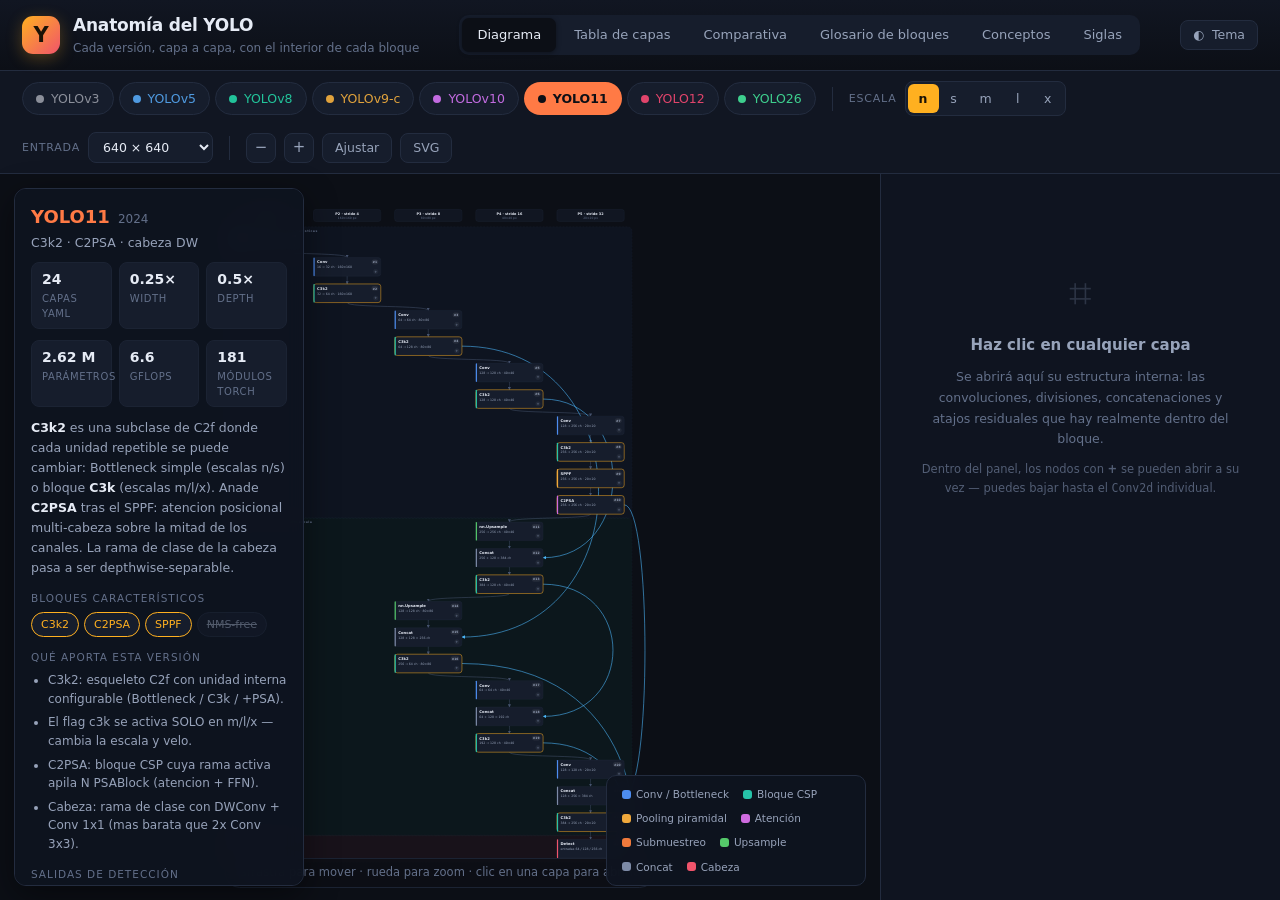
==== commit 683426b4: "Add siglas section with acronyms and their meanings; update styles for new layout" ====
--- a/index.html
+++ b/index.html
@@ -30,6 +30,7 @@
     <button class="pes" data-vista="comparativa">Comparativa</button>
     <button class="pes" data-vista="glosario">Glosario de bloques</button>
     <button class="pes" data-vista="conceptos">Conceptos</button>
+    <button class="pes" data-vista="siglas">Siglas</button>
   </nav>
 
   <div class="tema">
@@ -136,6 +137,11 @@
     <div class="contenedor-ancho" id="contenedorConceptos"></div>
   </section>
 
+  <!-- VISTA: SIGLAS -->
+  <section class="vista" data-vista="siglas">
+    <div class="contenedor-ancho" id="contenedorSiglas"></div>
+  </section>
+
 </main>
 
 <!-- modal para el glosario -->
--- a/css/estilo.css
+++ b/css/estilo.css
@@ -403,7 +403,9 @@
 .panel-meta .m b { color: var(--texto); }
 .panel-desc { font-size: 13px; line-height: 1.68; color: var(--texto-2); margin: 0 0 14px; }
 .panel-desc b { color: var(--texto); font-weight: 600; }
-.panel-desc code, .notas code, .formula code { background: var(--fondo-3); padding: 1px 5px; border-radius: 4px; font-size: .92em; }
+.panel-desc code, .notas code, .formula code, .tarjeta-sigla code {
+  background: var(--fondo-3); padding: 1px 5px; border-radius: 4px; font-size: .92em;
+}
 
 .sub-lienzo-envoltorio {
   position: relative; background: var(--fondo); border: 1px solid var(--borde);
@@ -558,6 +560,27 @@
 .tarjeta-concepto p { margin: 0; font-size: 13px; line-height: 1.7; color: var(--texto-2); }
 .tarjeta-concepto b { color: var(--texto); }
 
+/* siglas */
+.titulo-grupo {
+  font-size: 10.5px; text-transform: uppercase; letter-spacing: 1.2px;
+  color: var(--texto-3); margin: 28px 0 11px; padding-bottom: 8px;
+  border-bottom: 1px solid var(--borde-suave);
+}
+.titulo-grupo:first-of-type { margin-top: 4px; }
+.rejilla-siglas { display: grid; grid-template-columns: repeat(auto-fill, minmax(340px, 1fr)); gap: 12px; }
+.tarjeta-sigla {
+  background: var(--fondo-2); border: 1px solid var(--borde);
+  border-radius: var(--radio); padding: 13px 16px 15px;
+}
+.tarjeta-sigla h3 {
+  margin: 0; font-size: 14.5px; font-weight: 680; color: var(--texto);
+  font-family: "Cascadia Code", "JetBrains Mono", Consolas, monospace;
+}
+.tarjeta-sigla .de { font-size: 11.5px; color: var(--acento); margin: 2px 0 8px; }
+.tarjeta-sigla p { margin: 0; font-size: 12.5px; line-height: 1.65; color: var(--texto-2); }
+.tarjeta-sigla b { color: var(--texto); font-weight: 600; }
+.tarjeta-sigla i { color: var(--texto); font-style: italic; }
+
 /* ─────────────────────────────── modal ─────────────────────────────────── */
 
 .modal {
